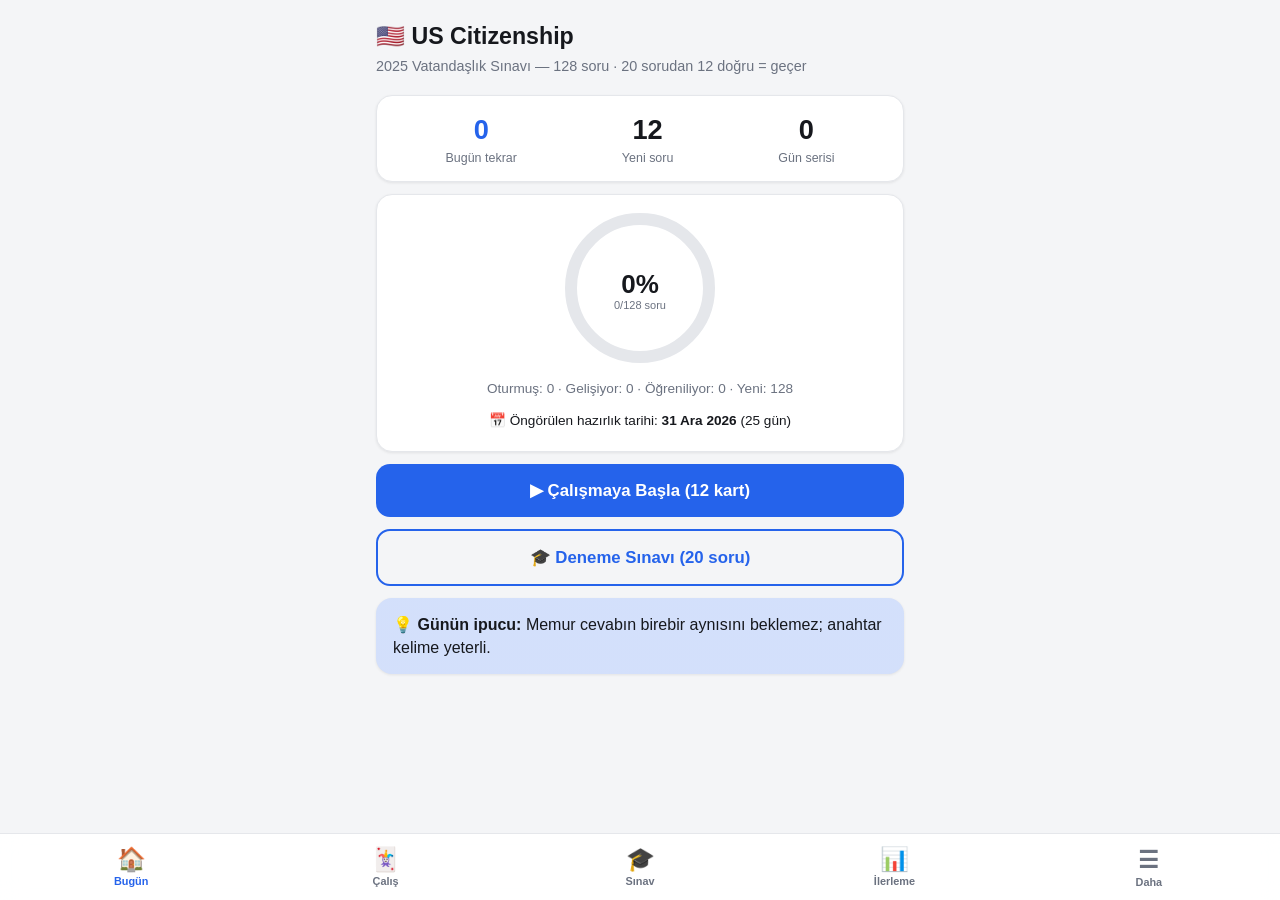
==== index.html @ ddcd1015 "US Citizenship — 2025 USCIS vatandaşlık sınavı hazırlık PWA 128 resmi soru (M-1778 09/25), SM-2 aral" ====
<!DOCTYPE html>
<html lang="tr">
<head>
  <meta charset="UTF-8">
  <meta name="viewport" content="width=device-width, initial-scale=1.0, viewport-fit=cover, user-scalable=no">
  <title>US Citizenship</title>
  <meta name="description" content="2025 USCIS Vatandaşlık Sınavı hazırlık uygulaması — 128 soru, aralıklı tekrar, sözlü simülasyon">
  <meta name="theme-color" content="#2563eb">

  <link rel="manifest" href="manifest.webmanifest">
  <link rel="icon" type="image/png" href="icons/icon-192.png">
  <link rel="apple-touch-icon" href="icons/apple-touch-icon.png">
  <meta name="apple-mobile-web-app-capable" content="yes">
  <meta name="mobile-web-app-capable" content="yes">
  <meta name="apple-mobile-web-app-status-bar-style" content="default">
  <meta name="apple-mobile-web-app-title" content="US Citizenship">

  <link rel="stylesheet" href="css/app.css">
</head>
<body>
  <main id="view" aria-live="polite"></main>

  <nav id="nav" aria-label="Ana gezinme">
    <button class="navbtn" data-route="/home"><span class="nicon">🏠</span>Bugün</button>
    <button class="navbtn" data-route="/study"><span class="nicon">🃏</span>Çalış</button>
    <button class="navbtn" data-route="/exam"><span class="nicon">🎓</span>Sınav</button>
    <button class="navbtn" data-route="/progress"><span class="nicon">📊</span>İlerleme</button>
    <button class="navbtn" data-route="more"><span class="nicon">☰</span>Daha</button>
  </nav>

  <div id="sheet-backdrop"></div>
  <div id="sheet" role="menu">
    <div class="sheet-handle"></div>
    <button class="sheet-item" data-route="/english"><span class="nicon">🇬🇧</span>İngilizce Testi</button>
    <button class="sheet-item" data-route="/interview"><span class="nicon">🗣️</span>Mülakat Hazırlığı</button>
    <button class="sheet-item" data-route="/settings"><span class="nicon">⚙️</span>Ayarlar</button>
  </div>

  <!-- Veri -->
  <script src="js/data.js"></script>
  <script src="js/english-data.js"></script>
  <script src="js/interview-data.js"></script>
  <!-- Çekirdek -->
  <script src="js/db.js"></script>
  <script src="js/srs.js"></script>
  <script src="js/speech.js"></script>
  <script src="js/coach.js"></script>
  <script src="js/selfcheck.js"></script>
  <script src="js/ui.js"></script>
  <!-- Görünümler -->
  <script src="js/views/home.js"></script>
  <script src="js/views/study.js"></script>
  <script src="js/views/exam.js"></script>
  <script src="js/views/english.js"></script>
  <script src="js/views/interview.js"></script>
  <script src="js/views/progress.js"></script>
  <script src="js/views/settings.js"></script>
  <!-- Önyükleme -->
  <script src="js/app.js"></script>
</body>
</html>
---- css/app.css ----
/* =========================================================================
 * app.css — US Citizenship PWA · mobil öncelikli · açık/koyu tema
 * ========================================================================= */

:root {
  --bg: #f4f5f7;
  --card: #ffffff;
  --text: #16181d;
  --muted: #6b7280;
  --accent: #2563eb;
  --accent-33: rgba(37, 99, 235, 0.20);
  --ok: #16a34a;
  --fail: #dc2626;
  --warn-bg: #fef3c7;
  --warn-text: #92400e;
  --star: #d97706;
  --ring-bg: #e5e7eb;
  --border: #e5e7eb;
  --nav-bg: rgba(255, 255, 255, 0.92);
  --shadow: 0 1px 3px rgba(0,0,0,0.08);
}

@media (prefers-color-scheme: dark) {
  :root:not([data-theme="light"]) {
    --bg: #0f1117;
    --card: #1a1d26;
    --text: #e8eaf0;
    --muted: #9aa1af;
    --accent: #60a5fa;
    --accent-33: rgba(96, 165, 250, 0.22);
    --ok: #4ade80;
    --fail: #f87171;
    --warn-bg: #3a2e10;
    --warn-text: #fbbf24;
    --star: #fbbf24;
    --ring-bg: #2b303c;
    --border: #2b303c;
    --nav-bg: rgba(20, 22, 30, 0.94);
    --shadow: 0 1px 3px rgba(0,0,0,0.4);
  }
}
:root[data-theme="dark"] {
  --bg: #0f1117; --card: #1a1d26; --text: #e8eaf0; --muted: #9aa1af;
  --accent: #60a5fa; --accent-33: rgba(96,165,250,0.22);
  --ok: #4ade80; --fail: #f87171; --warn-bg: #3a2e10; --warn-text: #fbbf24;
  --star: #fbbf24; --ring-bg: #2b303c; --border: #2b303c;
  --nav-bg: rgba(20,22,30,0.94); --shadow: 0 1px 3px rgba(0,0,0,0.4);
}

* { box-sizing: border-box; -webkit-tap-highlight-color: transparent; }
html, body { margin: 0; padding: 0; }
body {
  background: var(--bg);
  color: var(--text);
  font-family: -apple-system, BlinkMacSystemFont, "Segoe UI", Roboto, sans-serif;
  font-size: 16px;
  line-height: 1.45;
  padding-bottom: calc(70px + env(safe-area-inset-bottom));
  -webkit-font-smoothing: antialiased;
}

#view { max-width: 560px; margin: 0 auto; }
.page { padding: 16px 16px 24px; display: flex; flex-direction: column; gap: 12px; }
.center-page { align-items: center; text-align: center; padding-top: 48px; }

h1 { font-size: 1.45rem; margin: 4px 0; }
h2 { font-size: 1.25rem; margin: 4px 0; }
h3 { font-size: 1.05rem; margin: 2px 0 8px; }
h4 { margin: 10px 0 4px; }
p { margin: 6px 0; }
a { color: var(--accent); }

.hero h1 { margin-bottom: 0; }
.sub { color: var(--muted); font-size: 0.9rem; margin-top: 2px; }
.muted { color: var(--muted); }
.small { font-size: 0.85rem; }
.ok { color: var(--ok); font-weight: 600; }
.fail { color: var(--fail); font-weight: 600; }
.accent { color: var(--accent); }
.center { text-align: center; align-items: center; display: flex; flex-direction: column; }
.big-emoji { font-size: 3.4rem; margin-bottom: 6px; }
.row-between { display: flex; justify-content: space-between; align-items: center; gap: 8px; }
.sep { border: none; border-top: 1px solid var(--border); margin: 12px 0; }
.section-title { margin-top: 12px; }

/* ---------- kartlar ---------- */
.card {
  background: var(--card);
  border-radius: 16px;
  padding: 14px 16px;
  box-shadow: var(--shadow);
  border: 1px solid var(--border);
}
.tip { background: linear-gradient(0deg, var(--accent-33), var(--accent-33)), var(--card); border-color: transparent; }

/* ---------- istatistik satırı ---------- */
.stat-row { display: flex; justify-content: space-around; }
.stat { text-align: center; }
.stat-num { font-size: 1.7rem; font-weight: 700; }
.stat-label { font-size: 0.78rem; color: var(--muted); }

/* ---------- butonlar (geniş dokunma alanları) ---------- */
.btn {
  display: block; width: 100%;
  border: none; border-radius: 14px;
  padding: 13px 16px;
  font-size: 1rem; font-weight: 600;
  cursor: pointer;
  background: var(--card); color: var(--text);
  border: 1px solid var(--border);
  min-height: 48px;
  transition: transform 0.06s ease, opacity 0.15s;
}
.btn:active { transform: scale(0.98); }
.btn-primary { background: var(--accent); color: #fff; border: none; }
.btn-outline { background: transparent; border: 2px solid var(--accent); color: var(--accent); }
.btn-ghost { background: transparent; border: none; color: var(--muted); }
.btn-danger { background: transparent; border: 2px solid var(--fail); color: var(--fail); }
.btn-big { padding: 16px; font-size: 1.05rem; }
.small-btn { width: auto; min-height: 40px; padding: 8px 12px; font-size: 0.9rem; }
.btn-circle {
  width: 56px; min-height: 56px; height: 56px; border-radius: 50%;
  font-size: 1.5rem; padding: 0; display: inline-flex;
  align-items: center; justify-content: center;
}
.btn-bigcircle { width: 84px; height: 84px; min-height: 84px; font-size: 2.2rem; margin: 10px auto; }
.btn-mini { width: 40px; height: 40px; min-height: 40px; font-size: 1rem; }
.btn-circle.listening { background: var(--fail); color: #fff; animation: pulse 1.2s infinite; }
@keyframes pulse { 0%,100% { box-shadow: 0 0 0 0 rgba(220,38,38,0.5);} 50% { box-shadow: 0 0 0 12px rgba(220,38,38,0);} }

/* ---------- rozetler ---------- */
.badge {
  display: inline-block; border-radius: 999px;
  padding: 3px 10px; font-size: 0.75rem; font-weight: 600;
}
.badge-warn {
  display: block; background: var(--warn-bg); color: var(--warn-text);
  border-radius: 10px; padding: 8px 10px; font-size: 0.8rem; margin: 6px 0;
}
.badge-warn a { color: inherit; font-weight: 700; }
.badge-star { background: rgba(217,119,6,0.15); color: var(--star); }
.badge-cat { }

/* ---------- soru kartı ---------- */
.qcard { display: flex; flex-direction: column; gap: 10px; }
.qmeta { display: flex; align-items: center; gap: 8px; flex-wrap: wrap; }
.qnum { font-weight: 700; color: var(--muted); }
.qtext { font-size: 1.3rem; font-weight: 700; line-height: 1.35; }
.qcontrols { display: flex; gap: 12px; justify-content: center; }

.acard { display: flex; flex-direction: column; gap: 8px; }
.alabel { font-size: 0.8rem; color: var(--muted); font-weight: 600; text-transform: uppercase; letter-spacing: 0.04em; }
.alist { margin: 0; padding-left: 20px; }
.alist li { margin: 3px 0; font-weight: 600; }
.anote { font-style: italic; }
.trbox { background: var(--bg); border-radius: 12px; padding: 10px 12px; }
.tr-explain { font-size: 0.92rem; }
.tr-hook { font-size: 0.92rem; margin-top: 6px; color: var(--accent); font-weight: 600; }

/* ---------- notlama ---------- */
.grade-row { display: grid; grid-template-columns: repeat(4, 1fr); gap: 8px; margin-top: 10px; }
.grade-btn { padding: 12px 4px; font-size: 0.95rem; border: none; color: #fff; }
.grade-sub { font-size: 0.7rem; font-weight: 400; opacity: 0.85; }
.grade-again { background: #dc2626; }
.grade-hard { background: #d97706; }
.grade-good { background: #16a34a; }
.grade-easy { background: #2563eb; }

/* ---------- çalışma üst çubuğu ---------- */
.study-top { display: flex; justify-content: space-between; align-items: center; }
.progressbar { height: 6px; background: var(--ring-bg); border-radius: 3px; overflow: hidden; }
.progressbar-fill { height: 100%; background: var(--accent); border-radius: 3px; }

/* ---------- konuşma durumu ---------- */
.speech-status { min-height: 20px; font-size: 0.9rem; text-align: center; color: var(--muted); }
.speech-status.ok { color: var(--ok); font-weight: 600; }

/* ---------- sınav ---------- */
.score-strip { display: flex; justify-content: space-between; padding: 0 8px; font-size: 1.05rem; }
.timer { font-variant-numeric: tabular-nums; color: var(--muted); min-width: 52px; text-align: right; }
.timer-slow { color: var(--fail); font-weight: 700; }
.exam-btns { display: flex; flex-direction: column; gap: 10px; margin-top: 8px; }
.result-banner { border-radius: 16px; padding: 24px 16px; text-align: center; }
.result-banner.pass { background: rgba(22,163,74,0.12); border: 2px solid var(--ok); }
.result-banner.fail-bg { background: rgba(220,38,38,0.10); border: 2px solid var(--fail); }
.result-score { font-size: 1.2rem; font-weight: 700; }
.wrong-item { padding: 8px 0; border-bottom: 1px solid var(--border); font-size: 0.92rem; }
.wrong-item:last-child { border-bottom: none; }
.cat-row { display: flex; align-items: center; gap: 8px; margin: 6px 0; }
.cat-bar { flex: 1; height: 8px; background: var(--ring-bg); border-radius: 4px; overflow: hidden; }
.cat-bar-fill { height: 100%; border-radius: 4px; }
.coach-card { border-color: var(--accent-33); box-shadow: 0 0 0 1px var(--accent-33), var(--shadow); }
.coach-motivation { font-style: italic; background: var(--bg); border-radius: 10px; padding: 10px; }
.rules { padding-left: 20px; margin: 6px 0; }
.rules li { margin: 4px 0; }

/* ---------- halka & grafikler ---------- */
.ring { margin: 4px auto; }
.ring-num { font-size: 26px; font-weight: 800; fill: var(--text); }
.ring-label { font-size: 11px; fill: var(--muted); }
.chart-num { font-size: 9px; fill: var(--muted); }
.radar-label { font-size: 10px; fill: var(--muted); }
.radar-wrap { width: 100%; display: flex; justify-content: center; }
.exam-row { padding: 5px 0; border-bottom: 1px solid var(--border); }
.exam-row:last-child { border-bottom: none; }

/* ---------- ısı haritası ---------- */
.heatmap { display: grid; grid-template-columns: repeat(8, 1fr); gap: 5px; margin-top: 8px; }
.heat-cell {
  aspect-ratio: 1; border: none; border-radius: 8px;
  font-size: 0.72rem; font-weight: 600; cursor: pointer;
  color: var(--text); display: flex; align-items: center; justify-content: center;
  min-height: 34px;
}
.heat-0 { background: var(--ring-bg); color: var(--muted); }
.heat-1 { background: rgba(220,38,38,0.35); }
.heat-2 { background: rgba(217,119,6,0.4); }
.heat-3 { background: rgba(22,163,74,0.35); }
.heat-4 { background: rgba(22,163,74,0.75); color: #fff; }
.heat-star { outline: 2px solid var(--star); outline-offset: -2px; }
.heat-legend { display: flex; align-items: center; gap: 4px; flex-wrap: wrap; }
.heat-key { display: inline-block; width: 14px; height: 14px; border-radius: 4px; vertical-align: middle; }

/* ---------- akordeon (mülakat) ---------- */
.acc { background: var(--card); border-radius: 14px; border: 1px solid var(--border); overflow: hidden; box-shadow: var(--shadow); }
.acc-head {
  width: 100%; display: flex; justify-content: space-between; align-items: center;
  padding: 14px 16px; background: none; border: none;
  font-size: 1rem; font-weight: 700; color: var(--text); cursor: pointer; min-height: 52px;
  text-align: left;
}
.acc-critical { }
.acc-arrow { color: var(--muted); }
.acc-body { display: none; padding: 0 16px 14px; }
.acc-body.open { display: block; }
.en-quote {
  background: var(--bg);
  padding: 8px 12px; border-radius: 8px; font-style: italic; margin: 6px 0;
  color: var(--text);
}
.tips { padding-left: 20px; }
.tips li { margin: 4px 0; font-size: 0.92rem; }
.smalltalk-item { padding: 10px 0; border-bottom: 1px solid var(--border); }
.smalltalk-item:last-child { border-bottom: none; }
.check-item {
  display: flex; align-items: center; gap: 10px;
  padding: 10px 0; border-bottom: 1px solid var(--border); cursor: pointer;
}
.check-item:last-child { border-bottom: none; }
.check-item input { width: 22px; height: 22px; accent-color: var(--accent); }

/* ---------- İngilizce ---------- */
.vocab-group { margin: 8px 0; }
.vocab-words { color: var(--muted); font-size: 0.9rem; margin-top: 2px; }
.dictation-input {
  width: 100%; border-radius: 12px; border: 2px solid var(--border);
  background: var(--card); color: var(--text);
  font-size: 1.05rem; padding: 12px; resize: none; font-family: inherit;
}
.dictation-input:focus { outline: none; border-color: var(--accent); }
.dict-words { margin: 8px 0; font-size: 1.05rem; }
.w-ok { color: var(--ok); }
.w-bad { color: var(--fail); text-decoration: underline wavy; }
.ok-bg { border: 2px solid var(--ok); }
.fail-bg2 { border: 2px solid var(--fail); }
.read-sentence { font-size: 1.4rem; font-weight: 700; margin: 8px 0; line-height: 1.4; }

/* ---------- form alanları ---------- */
.field { display: block; margin: 12px 0; }
.field-label { display: block; font-size: 0.85rem; font-weight: 600; margin-bottom: 4px; }
.input {
  width: 100%; border-radius: 10px; border: 1.5px solid var(--border);
  background: var(--bg); color: var(--text);
  padding: 11px 12px; font-size: 1rem; font-family: inherit;
}
.input:focus { outline: none; border-color: var(--accent); }
.toggle-field { display: flex; justify-content: space-between; align-items: center; gap: 10px; }
.toggle { width: 46px; height: 26px; accent-color: var(--accent); }
input[type="range"] { width: 100%; accent-color: var(--accent); }

/* ---------- alt gezinme ---------- */
#nav {
  position: fixed; bottom: 0; left: 0; right: 0;
  background: var(--nav-bg);
  backdrop-filter: blur(12px); -webkit-backdrop-filter: blur(12px);
  border-top: 1px solid var(--border);
  display: flex; justify-content: space-around;
  padding: 6px 4px calc(6px + env(safe-area-inset-bottom));
  z-index: 50;
}
.navbtn {
  flex: 1; background: none; border: none; cursor: pointer;
  display: flex; flex-direction: column; align-items: center; gap: 2px;
  color: var(--muted); font-size: 0.68rem; font-weight: 600;
  padding: 6px 2px; border-radius: 10px; min-height: 52px;
}
.navbtn .nicon { font-size: 1.45rem; }
.navbtn.active { color: var(--accent); }

/* ---------- alt menü (Daha) ---------- */
#sheet-backdrop {
  position: fixed; inset: 0; background: rgba(0,0,0,0.4);
  opacity: 0; pointer-events: none; transition: opacity 0.2s; z-index: 60;
}
#sheet-backdrop.open { opacity: 1; pointer-events: auto; }
#sheet {
  position: fixed; bottom: 0; left: 0; right: 0;
  background: var(--card); border-radius: 20px 20px 0 0;
  transform: translateY(100%); transition: transform 0.25s ease;
  z-index: 61; padding: 12px 16px calc(20px + env(safe-area-inset-bottom));
}
#sheet.open { transform: translateY(0); }
.sheet-handle { width: 44px; height: 5px; background: var(--ring-bg); border-radius: 3px; margin: 0 auto 10px; }
.sheet-item {
  display: flex; align-items: center; gap: 14px;
  width: 100%; padding: 15px 8px; border: none; background: none;
  font-size: 1.05rem; font-weight: 600; color: var(--text); cursor: pointer;
  border-bottom: 1px solid var(--border); min-height: 56px;
}
.sheet-item:last-child { border-bottom: none; }
.sheet-item .nicon { font-size: 1.5rem; }

/* ---------- modal ---------- */
.modal-backdrop {
  position: fixed; inset: 0; background: rgba(0,0,0,0.5);
  display: flex; align-items: center; justify-content: center;
  z-index: 70; padding: 20px;
}
.modal {
  background: var(--card); border-radius: 16px; padding: 18px;
  max-width: 480px; width: 100%; max-height: 80vh; overflow-y: auto;
  display: flex; flex-direction: column; gap: 8px;
}

/* ---------- toast ---------- */
#toast {
  position: fixed; bottom: calc(84px + env(safe-area-inset-bottom));
  left: 50%; transform: translateX(-50%) translateY(20px);
  background: var(--text); color: var(--bg);
  padding: 10px 18px; border-radius: 999px;
  font-size: 0.9rem; font-weight: 600;
  opacity: 0; pointer-events: none; transition: all 0.25s; z-index: 80;
  white-space: nowrap; max-width: 92vw; overflow: hidden; text-overflow: ellipsis;
}
#toast.show { opacity: 1; transform: translateX(-50%) translateY(0); }
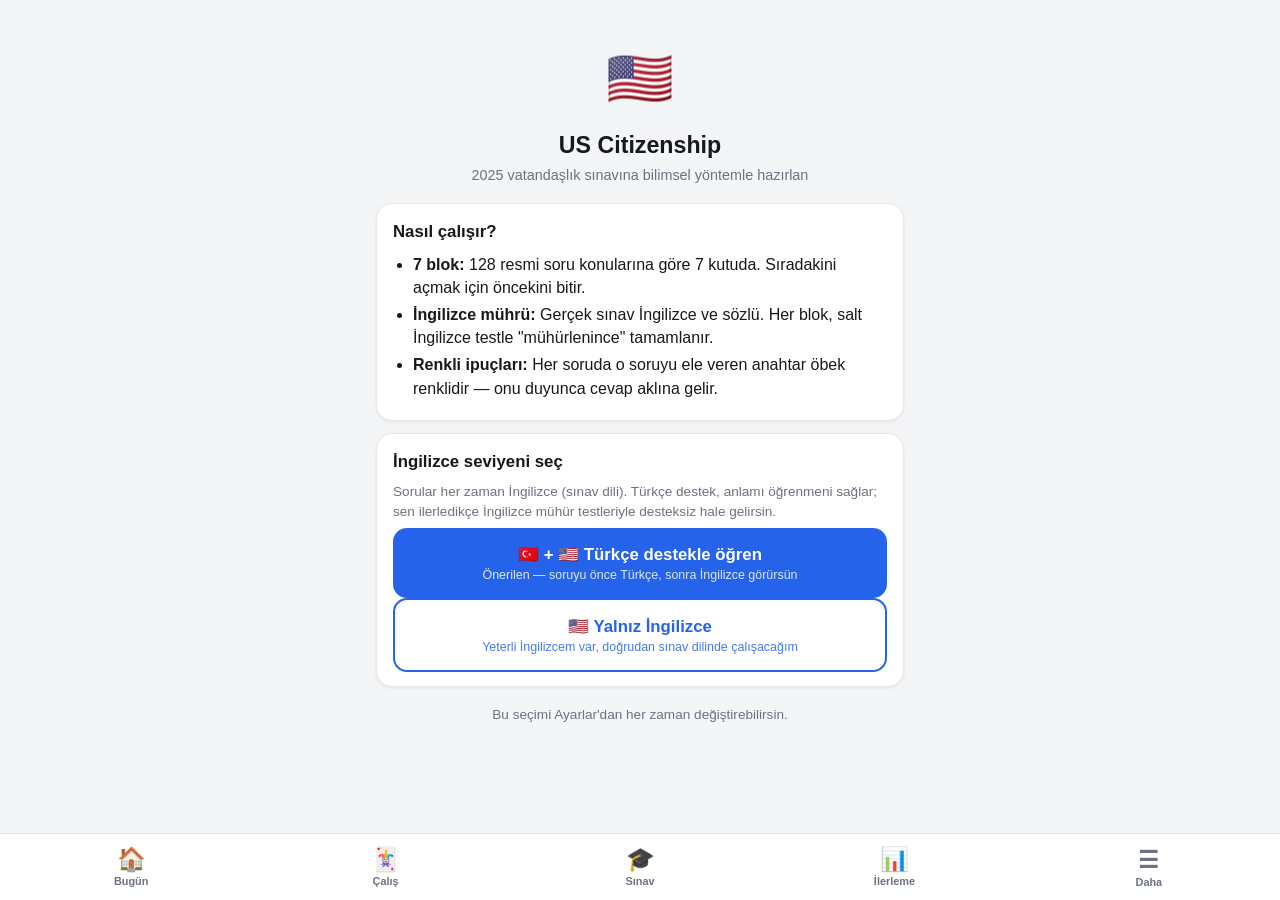
==== commit 508cf398: "FAZ A: İki dilli öğrenme sistemi + 7 blok mühür mimarisi - 128 soruya elle küre edilmiş BENZERSİZ ip" ====
--- a/index.html
+++ b/index.html
@@ -38,18 +38,25 @@
 
   <!-- Veri -->
   <script src="js/data.js"></script>
+  <script src="js/cues.js"></script>
+  <script src="js/lang-tr.js"></script>
   <script src="js/english-data.js"></script>
   <script src="js/interview-data.js"></script>
   <!-- Çekirdek -->
   <script src="js/db.js"></script>
   <script src="js/srs.js"></script>
   <script src="js/speech.js"></script>
+  <script src="js/lang.js"></script>
+  <script src="js/blocks.js"></script>
+  <script src="js/advisor.js"></script>
   <script src="js/coach.js"></script>
   <script src="js/selfcheck.js"></script>
   <script src="js/ui.js"></script>
   <!-- Görünümler -->
+  <script src="js/views/welcome.js"></script>
   <script src="js/views/home.js"></script>
   <script src="js/views/study.js"></script>
+  <script src="js/views/block.js"></script>
   <script src="js/views/exam.js"></script>
   <script src="js/views/english.js"></script>
   <script src="js/views/interview.js"></script>
--- a/css/app.css
+++ b/css/app.css
@@ -343,3 +343,102 @@
   white-space: nowrap; max-width: 92vw; overflow: hidden; text-overflow: ellipsis;
 }
 #toast.show { opacity: 1; transform: translateX(-50%) translateY(0); }
+
+/* =========================================================================
+ * FAZ A EKLERİ — renkli ipucu, blok haritası, mühür sistemi, onboarding
+ * ========================================================================= */
+
+/* ---------- renkli ipucu (Von Restorff: yalnız ipucu ayrışır) ---------- */
+.cue { font-weight: 800; border-radius: 6px; padding: 0 4px; box-decoration-break: clone; -webkit-box-decoration-break: clone; }
+.cue-GOV_A  { color: #6366f1; background: rgba(99,102,241,0.12); }
+.cue-GOV_B  { color: #3b82f6; background: rgba(59,130,246,0.12); }
+.cue-GOV_C  { color: #06b6d4; background: rgba(6,182,212,0.12); }
+.cue-HIST_A { color: #d97706; background: rgba(217,119,6,0.12); }
+.cue-HIST_B { color: #ea580c; background: rgba(234,88,12,0.12); }
+.cue-HIST_C { color: #dc2626; background: rgba(220,38,38,0.10); }
+.cue-SYM    { color: #059669; background: rgba(16,185,129,0.12); }
+.cue-HOL    { color: #65a30d; background: rgba(132,204,22,0.14); }
+:root[data-theme="dark"] .cue-GOV_A, :root:not([data-theme="light"]) .cue-GOV_A { color: #a5b4fc; }
+:root[data-theme="dark"] .cue-HIST_C, :root:not([data-theme="light"]) .cue-HIST_C { color: #fca5a5; }
+
+/* ---------- bilingual soru kartı ---------- */
+.qtext-native { font-size: 1.15rem; color: var(--text); opacity: 0.95; }
+.qtext-en-second { border-top: 1px dashed var(--border); padding-top: 10px; }
+.a-nat { font-size: 0.85rem; font-weight: 400; color: var(--muted); margin-top: 1px; }
+
+/* ---------- onboarding ---------- */
+.btn-sub { font-size: 0.78rem; font-weight: 400; opacity: 0.85; margin-top: 3px; }
+
+/* ---------- blok haritası ---------- */
+.block-map { display: flex; flex-direction: column; gap: 8px; }
+.block-row {
+  display: flex; align-items: center; gap: 12px;
+  background: var(--card); border: 1px solid var(--border);
+  border-radius: 14px; padding: 12px 14px; cursor: pointer;
+  box-shadow: var(--shadow); text-align: left; width: 100%;
+  font-family: inherit; color: var(--text);
+}
+.block-row:active { transform: scale(0.99); }
+.block-locked { opacity: 0.55; }
+.block-sealed { border-color: rgba(22,163,74,0.4); }
+.block-icon { font-size: 1.6rem; width: 40px; text-align: center; flex-shrink: 0; }
+.block-main { flex: 1; min-width: 0; }
+.block-title { font-weight: 700; font-size: 0.98rem; display: flex; align-items: center; gap: 8px; flex-wrap: wrap; }
+.block-status { font-size: 0.68rem; font-weight: 700; padding: 2px 8px; border-radius: 999px; }
+.bstat-locked   { background: var(--ring-bg); color: var(--muted); }
+.bstat-learning { background: rgba(37,99,235,0.14); color: var(--accent); }
+.bstat-passed   { background: rgba(217,119,6,0.16); color: var(--star); }
+.bstat-sealed   { background: rgba(22,163,74,0.16); color: var(--ok); }
+.block-bar { height: 5px; background: var(--ring-bg); border-radius: 3px; overflow: hidden; margin: 6px 0 4px; }
+.block-bar-fill { height: 100%; background: var(--ok); border-radius: 3px; }
+.block-sub { font-size: 0.75rem; }
+.block-chev { color: var(--muted); font-size: 1.4rem; }
+
+/* ---------- öneri çipleri (Advisor) ---------- */
+.rec-strip { display: flex; flex-direction: column; gap: 8px; }
+.rec-chip {
+  display: flex; align-items: center; gap: 10px; width: 100%;
+  background: linear-gradient(0deg, var(--accent-33), var(--accent-33)), var(--card);
+  border: 1px solid transparent; border-radius: 14px; padding: 12px 14px;
+  font-family: inherit; font-size: 0.88rem; font-weight: 600; color: var(--text);
+  cursor: pointer; text-align: left;
+}
+.rec-icon { font-size: 1.3rem; flex-shrink: 0; }
+.rec-tag {
+  margin-left: auto; flex-shrink: 0; font-size: 0.65rem; font-weight: 800;
+  background: var(--accent); color: #fff; border-radius: 999px; padding: 3px 9px;
+}
+
+/* ---------- blok detayı & mühür ---------- */
+.block-head { display: flex; align-items: center; gap: 12px; margin-bottom: 10px; }
+.block-icon-big { font-size: 2.4rem; }
+.seal-steps { display: flex; flex-direction: column; gap: 10px; }
+.seal-step { display: flex; gap: 10px; align-items: flex-start; }
+.step-mark {
+  width: 26px; height: 26px; border-radius: 50%; flex-shrink: 0;
+  background: var(--ring-bg); color: var(--muted);
+  display: flex; align-items: center; justify-content: center;
+  font-size: 0.8rem; font-weight: 800;
+}
+.step-done .step-mark { background: var(--ok); color: #fff; }
+.step-label { font-weight: 700; font-size: 0.92rem; }
+.btn-seal { background: #d97706; color: #fff; border: none; }
+.badge-seal { background: rgba(217,119,6,0.16); color: var(--star); }
+.sealed-banner { border: 2px solid var(--ok); text-align: center; font-weight: 700; }
+.unlock-note { font-weight: 800; color: var(--accent); }
+
+.qdot-grid { display: grid; grid-template-columns: repeat(6, 1fr); gap: 6px; }
+.qdot {
+  aspect-ratio: 1; border: none; border-radius: 10px; cursor: pointer;
+  font-size: 0.78rem; font-weight: 700; color: var(--text);
+  display: flex; align-items: center; justify-content: center; min-height: 40px;
+}
+.qdot-new { background: var(--ring-bg); color: var(--muted); }
+.qdot-seen { background: rgba(217,119,6,0.35); }
+.qdot-mastered { background: rgba(22,163,74,0.55); color: #fff; }
+
+.row-btns { display: flex; gap: 10px; }
+.row-btns .btn { flex: 1; }
+
+/* ---------- kilitli özellik teaser ---------- */
+.locked-teaser { cursor: pointer; border: 1.5px dashed var(--accent); }
